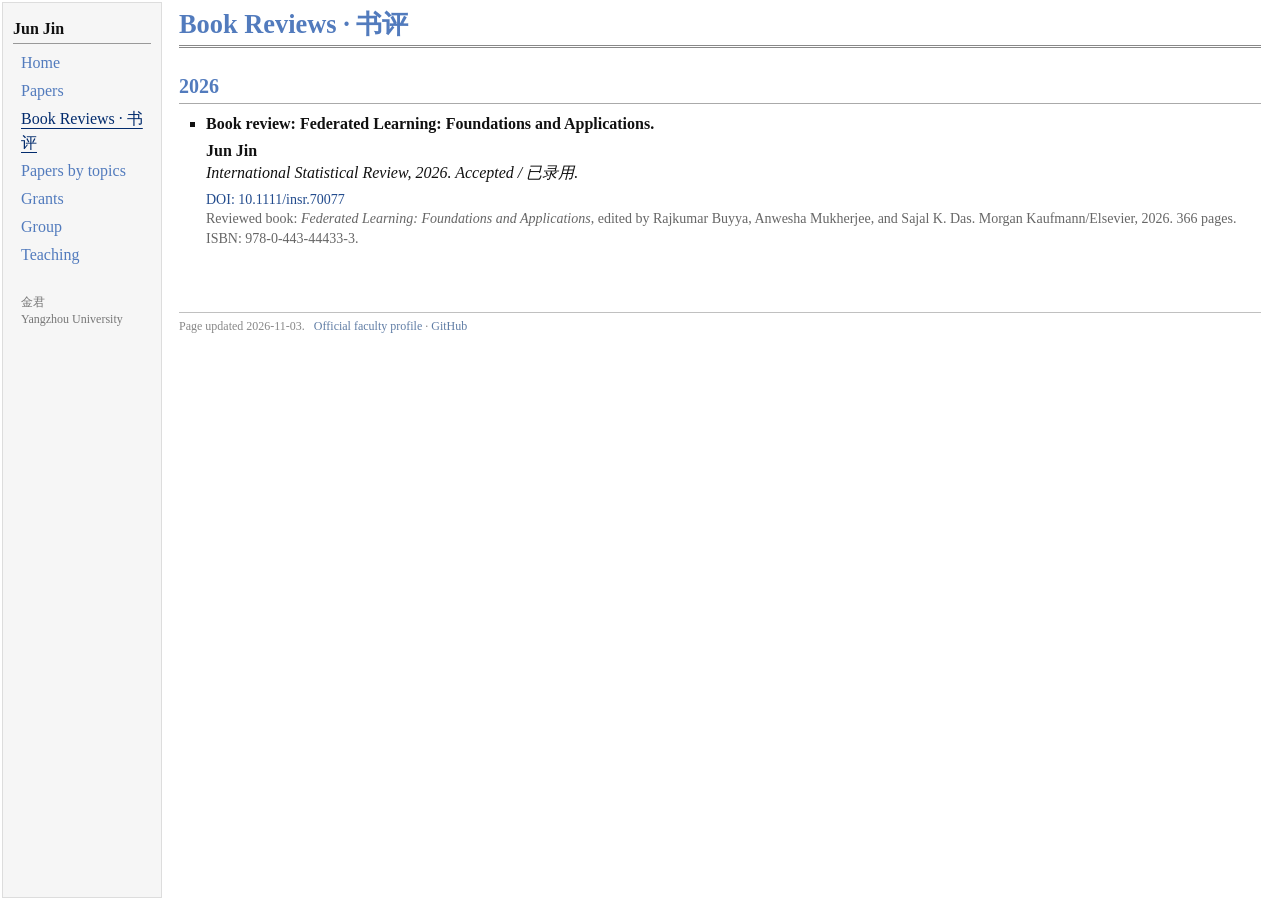
==== book_reviews.html @ 4d4debe2 "Add Book Reviews section with accepted International Statistical Review contribution" ====
<!doctype html>
<html lang="en"><head><meta charset="utf-8"><meta name="viewport" content="width=device-width,initial-scale=1"><meta name="description" content="Jun Jin (金君), School of Mathematical Sciences, Yangzhou University. Statistical machine learning, federated learning, distributed statistical inference, generative modelling, and image and spatiotemporal data analysis."><meta name="theme-color" content="#527bbd"><title>Book Reviews · 书评 | Jun Jin</title><link rel="icon" href="assets/favicon.svg" type="image/svg+xml"><link rel="stylesheet" href="assets/style.css"></head>
<body><a class="skip" href="#main">Skip to content</a><div class="layout"><aside class="menu"><div class="menu-name">Jun Jin</div><nav aria-label="Main navigation"><a href="index.html">Home</a><a href="paper.html">Papers</a><a href="book_reviews.html" aria-current="page">Book Reviews · 书评</a><a href="paper_topic.html">Papers by topics</a><a href="grants.html">Grants</a><a href="group.html">Group</a><a href="teaching.html">Teaching</a></nav><div class="menu-note">金君<br>Yangzhou University</div></aside><main class="content" id="main"><div class="toptitle"><h1>Book Reviews · 书评</h1></div><h2>2026</h2><ul class="publications"><li id="jin2026federated-book-review"><div class="publication-title">Book review: Federated Learning: Foundations and Applications.</div><div class="authors"><strong>Jun Jin</strong></div><div class="publication-meta">International Statistical Review, 2026. Accepted / 已录用.</div><div class="publication-links"><a href="https://doi.org/10.1111/insr.70077">DOI: 10.1111/insr.70077</a></div><p class="quiet">Reviewed book: <cite>Federated Learning: Foundations and Applications</cite>, edited by Rajkumar Buyya, Anwesha Mukherjee, and Sajal K. Das. Morgan Kaufmann/Elsevier, 2026. 366 pages. ISBN: 978-0-443-44433-3.</p></li></ul><footer class="footer">Page updated 2026-11-03. &nbsp; <a href="https://teacher.yzu.edu.cn/JJ1234567/zh_CN/index/496567/list/index.htm">Official faculty profile</a> · <a href="https://github.com/junjin17116">GitHub</a></footer></main></div></body></html>
---- assets/style.css ----
/* Original responsive styling inspired by the reference's academic layout. */
:root{--blue:#527bbd;--link:#224b8d;--line:#aaa;--muted:#666}*{box-sizing:border-box}html{scroll-behavior:smooth}body{margin:0;background:#fff;color:#111;font-family:Georgia,'Times New Roman','Noto Serif SC',SimSun,serif;font-size:16px;line-height:1.4}.layout{display:grid;grid-template-columns:160px minmax(0,1fr);max-width:1280px;min-height:100vh;padding:2px;gap:0}.menu{background:#f6f6f6;border:1px solid #ddd;padding:15px 10px;align-self:stretch}.menu-name{font-weight:bold;border-bottom:1px solid #999;padding-bottom:3px;margin:0 0 5px}.menu a{display:block;color:var(--blue);text-decoration:none;padding:2px 8px;width:max-content;max-width:100%;line-height:1.5}.menu a[aria-current=page]{color:#022b6d;text-decoration:underline;text-underline-offset:4px}.menu a:hover{text-decoration:underline}.menu-note{margin-top:25px;color:#777;font-size:12px;padding-left:8px}.content{padding:5px 17px 20px;min-width:0}.toptitle{border-bottom:3px double #888;margin-bottom:24px;padding-bottom:4px}h1{font-size:26.4px;font-weight:bold;color:var(--blue);margin:0;line-height:1.3}h2{color:var(--blue);font-size:20px;line-height:1.25;border-bottom:1px solid var(--line);margin:26px 0 9px;padding:0 0 4px}h3{font-size:17.6px;color:var(--blue);margin:20px 0 7px}p{margin:0 0 12px}a{color:var(--link);text-decoration:none;overflow-wrap:anywhere}a:hover{text-decoration:underline}a:focus-visible{outline:2px solid var(--blue);outline-offset:3px}.intro{display:grid;grid-template-columns:350px minmax(0,1fr);gap:22px;align-items:start}.portrait{width:350px;height:auto;display:block;max-width:100%;object-fit:cover}.intro h2{margin-top:20px}.interest-list{padding-left:22px;margin:6px 0 15px;list-style-type:square}.interest-list li{margin:3px 0}.invite{margin-top:20px;padding-top:13px;border-top:1px solid var(--line)}ul{padding-left:27px;list-style-type:square;margin-top:8px}li{margin-bottom:14px}.publication-title{font-weight:bold}.authors{margin-top:4px}.publication-meta{font-style:italic}.publication-links{font-size:14px;margin-top:5px}.quiet{color:var(--muted);font-size:14px}.source-note{margin-top:20px;color:var(--muted);font-size:14px}.topic-links{display:flex;gap:8px 16px;flex-wrap:wrap;padding:0 0 12px;border-bottom:1px solid #ddd}.topic-section{scroll-margin-top:12px}.footer{border-top:1px solid #c0c0c0;margin-top:64px;padding-top:5px;color:#888;font-size:12px}.footer a{color:#607da5}.skip{position:absolute;left:-10000px}.skip:focus{left:10px;top:5px;background:white;z-index:10;padding:8px}@media(max-width:900px){.intro{grid-template-columns:260px minmax(0,1fr);gap:18px}.portrait{width:260px;height:auto}}@media(max-width:640px){.layout{display:block;padding:0}.menu{padding:12px 16px}.menu-name{width:max-content;margin-bottom:7px}.menu nav{display:flex;flex-wrap:wrap;gap:3px 8px}.menu a{padding:3px 0;font-size:14px}.menu-note{display:none}.content{padding:18px 16px}.toptitle{margin-bottom:18px}h1{font-size:25px}.intro{grid-template-columns:1fr;gap:20px}.portrait{width:210px;height:auto}.intro h2{margin-top:17px}.footer{margin-top:40px}}@media print{.layout{display:block;max-width:none}.menu,.skip{display:none}.content{padding:0}a{color:#111}.portrait{width:210px;height:auto}.intro{grid-template-columns:210px 1fr}.footer{margin-top:30px}}
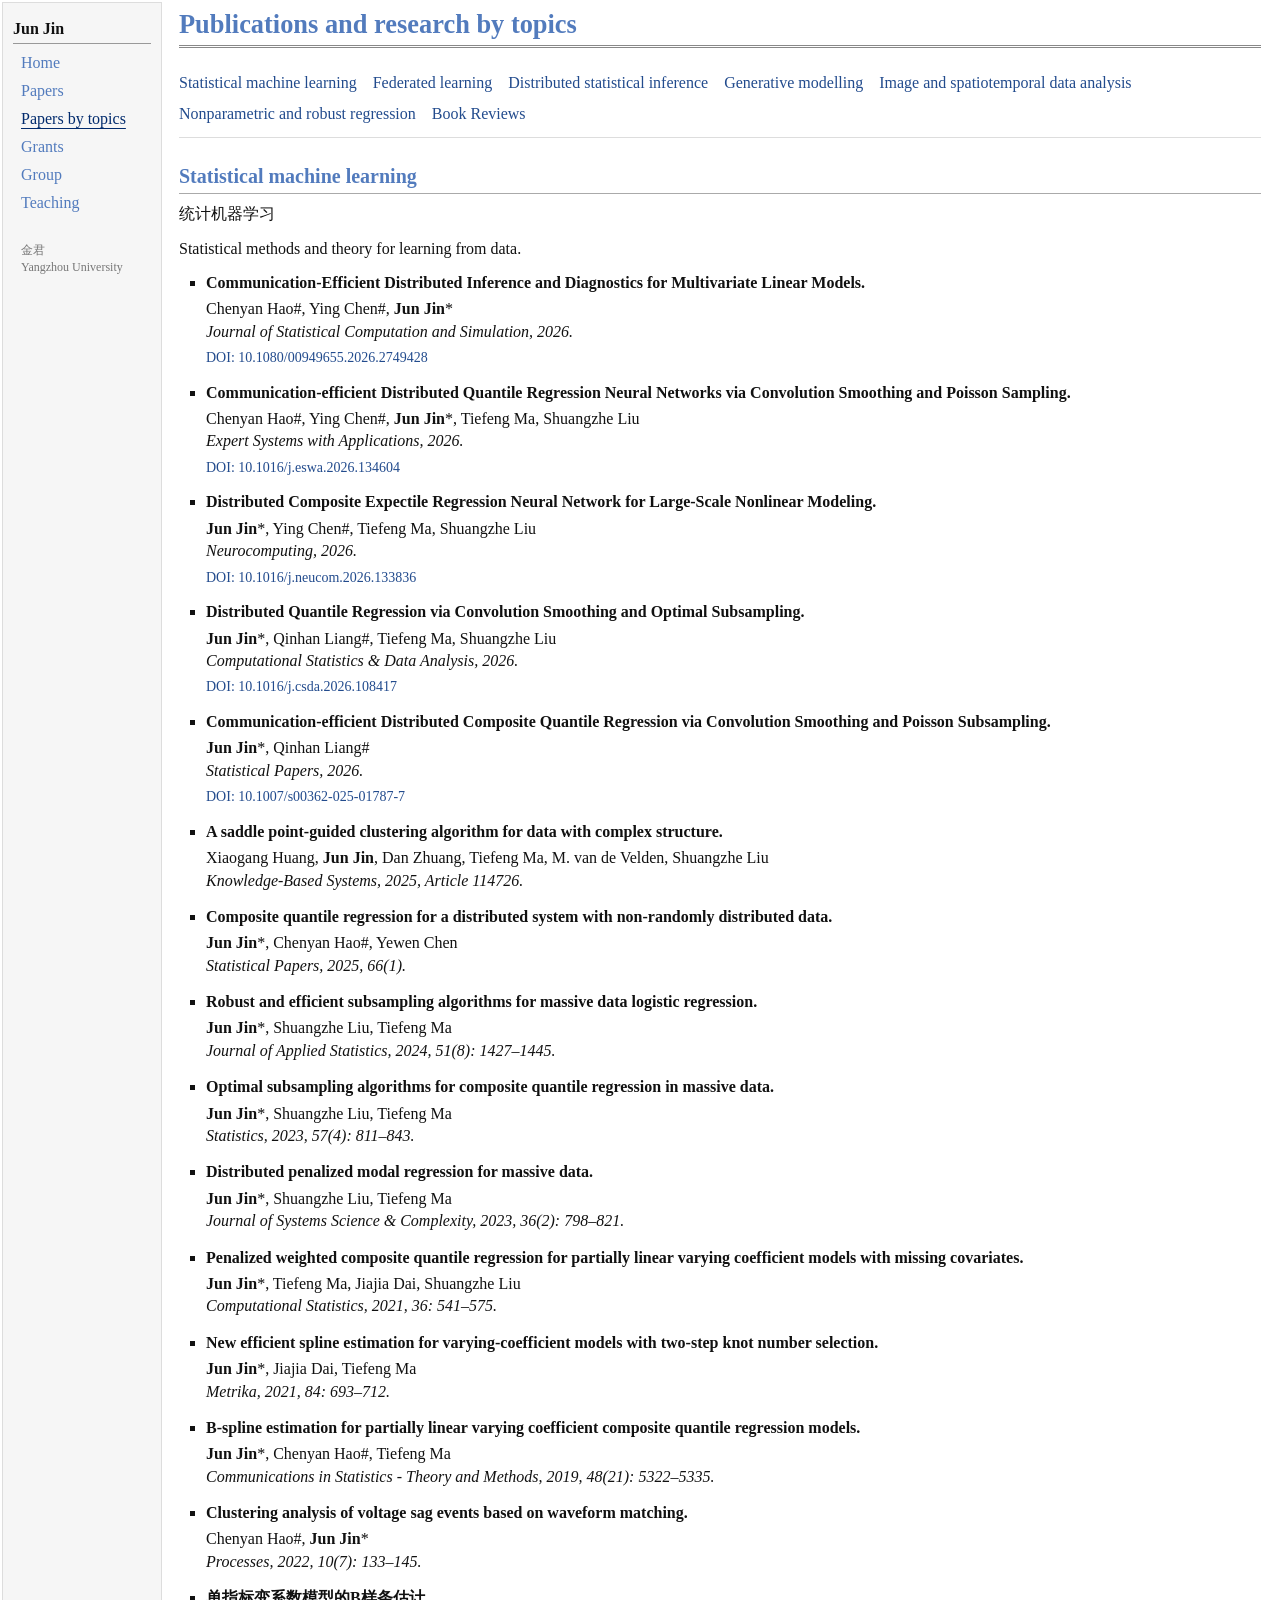
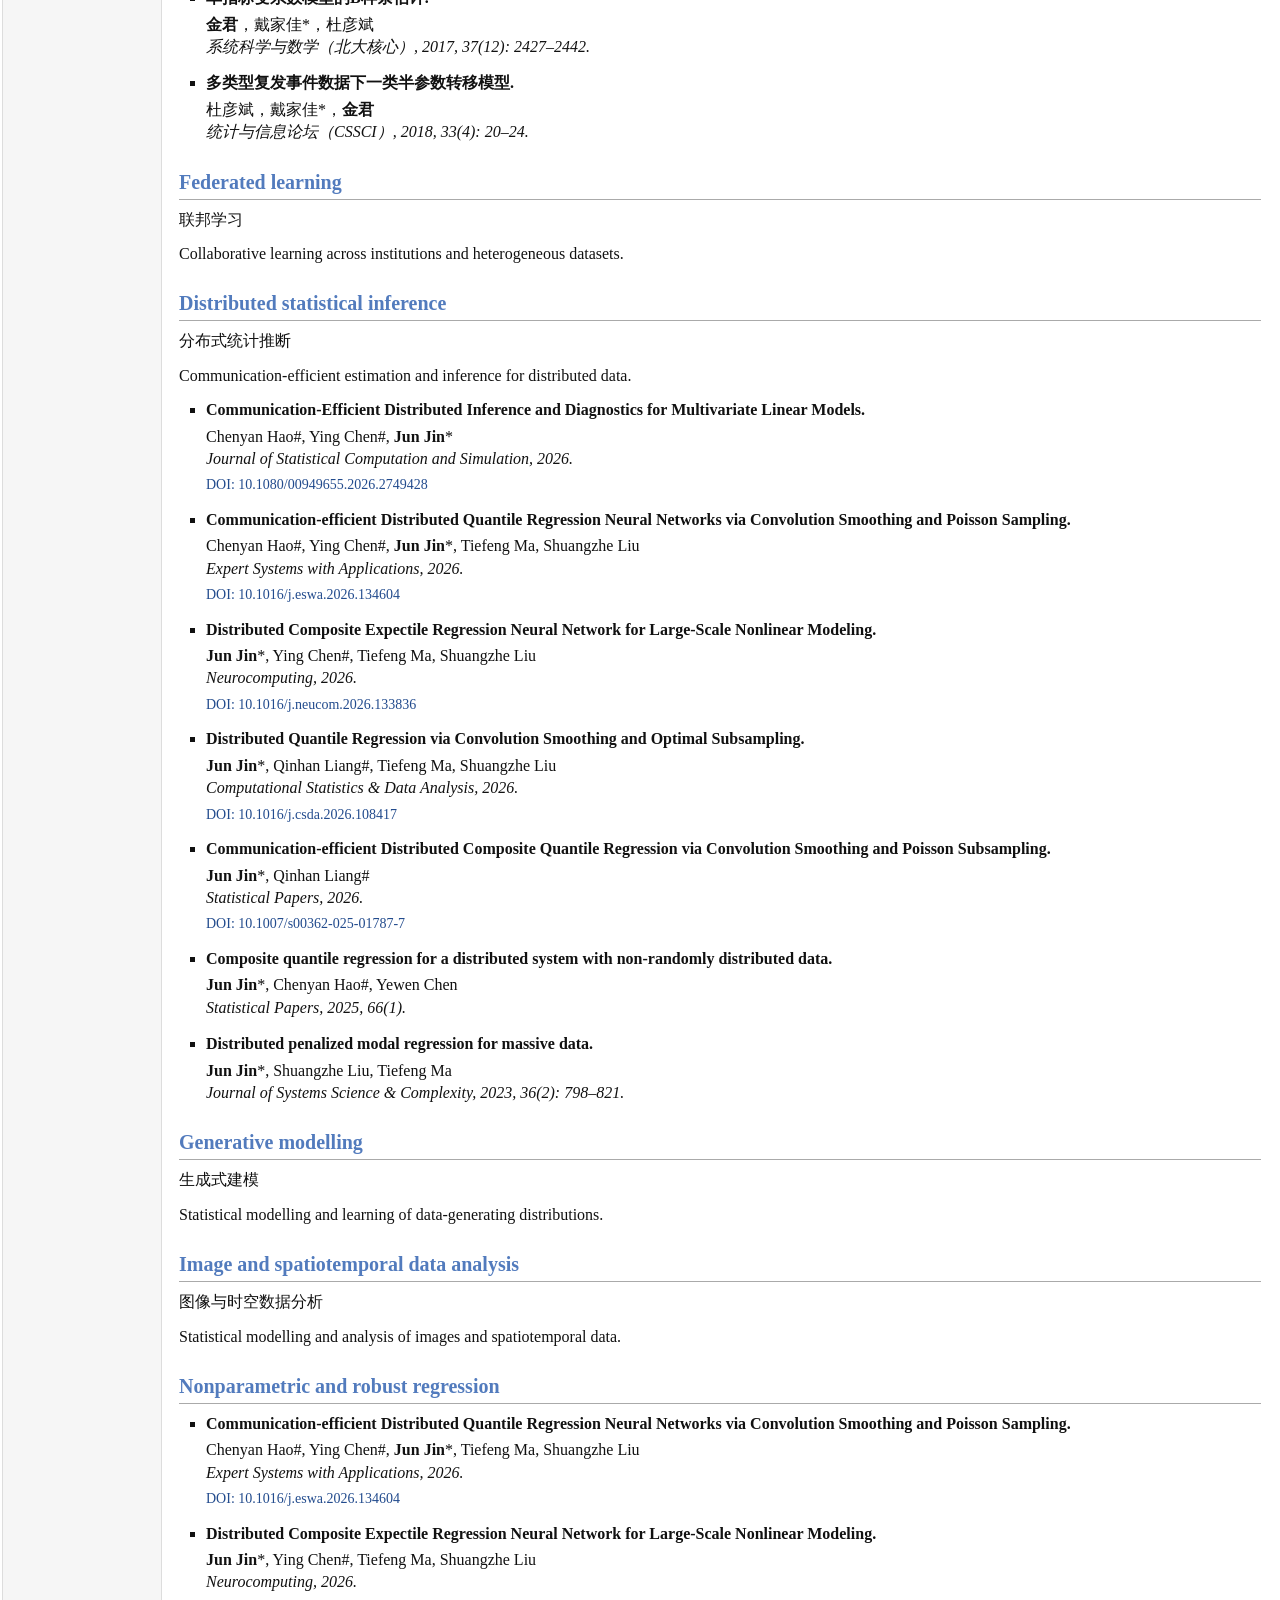
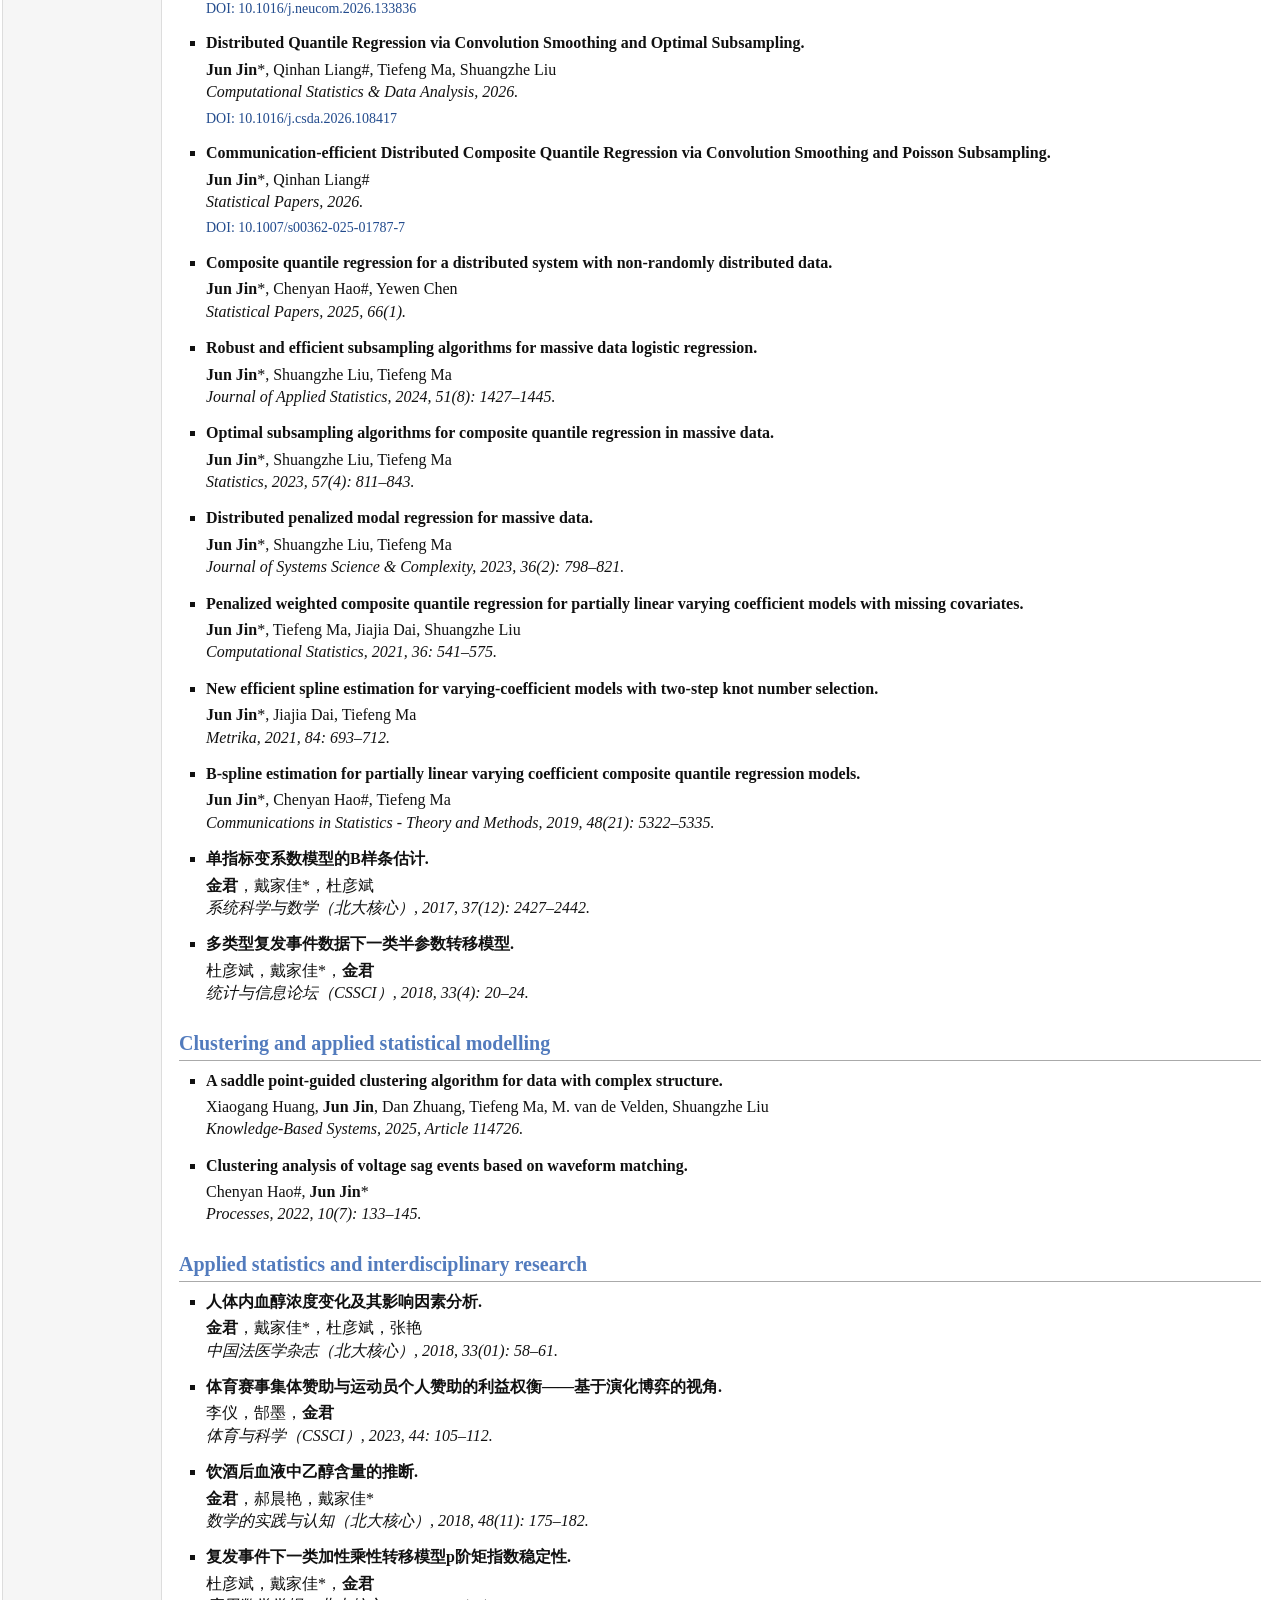
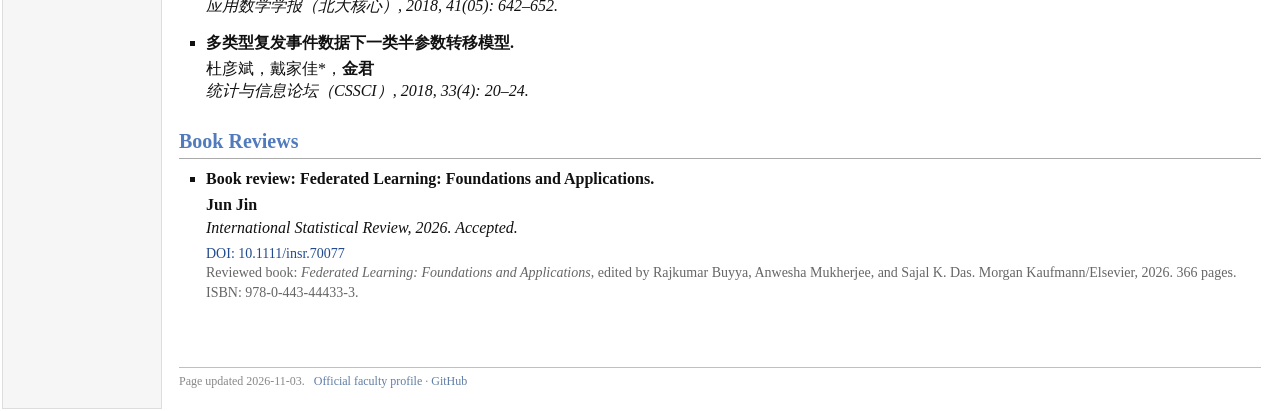
==== commit 8d6d4fb5: "Integrate book review into Papers and topic categories; use English labels" ====
--- a/book_reviews.html
+++ b/book_reviews.html
@@ -1,3 +1,2 @@
 <!doctype html>
-<html lang="en"><head><meta charset="utf-8"><meta name="viewport" content="width=device-width,initial-scale=1"><meta name="description" content="Jun Jin (金君), School of Mathematical Sciences, Yangzhou University. Statistical machine learning, federated learning, distributed statistical inference, generative modelling, and image and spatiotemporal data analysis."><meta name="theme-color" content="#527bbd"><title>Book Reviews · 书评 | Jun Jin</title><link rel="icon" href="assets/favicon.svg" type="image/svg+xml"><link rel="stylesheet" href="assets/style.css"></head>
-<body><a class="skip" href="#main">Skip to content</a><div class="layout"><aside class="menu"><div class="menu-name">Jun Jin</div><nav aria-label="Main navigation"><a href="index.html">Home</a><a href="paper.html">Papers</a><a href="book_reviews.html" aria-current="page">Book Reviews · 书评</a><a href="paper_topic.html">Papers by topics</a><a href="grants.html">Grants</a><a href="group.html">Group</a><a href="teaching.html">Teaching</a></nav><div class="menu-note">金君<br>Yangzhou University</div></aside><main class="content" id="main"><div class="toptitle"><h1>Book Reviews · 书评</h1></div><h2>2026</h2><ul class="publications"><li id="jin2026federated-book-review"><div class="publication-title">Book review: Federated Learning: Foundations and Applications.</div><div class="authors"><strong>Jun Jin</strong></div><div class="publication-meta">International Statistical Review, 2026. Accepted / 已录用.</div><div class="publication-links"><a href="https://doi.org/10.1111/insr.70077">DOI: 10.1111/insr.70077</a></div><p class="quiet">Reviewed book: <cite>Federated Learning: Foundations and Applications</cite>, edited by Rajkumar Buyya, Anwesha Mukherjee, and Sajal K. Das. Morgan Kaufmann/Elsevier, 2026. 366 pages. ISBN: 978-0-443-44433-3.</p></li></ul><footer class="footer">Page updated 2026-11-03. &nbsp; <a href="https://teacher.yzu.edu.cn/JJ1234567/zh_CN/index/496567/list/index.htm">Official faculty profile</a> · <a href="https://github.com/junjin17116">GitHub</a></footer></main></div></body></html>
+<html lang="en"><head><meta charset="utf-8"><meta name="viewport" content="width=device-width,initial-scale=1"><title>Book Reviews | Jun Jin</title><meta http-equiv="refresh" content="0; url=paper_topic.html#book-reviews"><link rel="canonical" href="https://junjin17116.github.io/paper_topic.html#book-reviews"></head><body><p>Book Reviews: <a href="paper_topic.html#book-reviews">view in Papers by topics</a>.</p></body></html>
